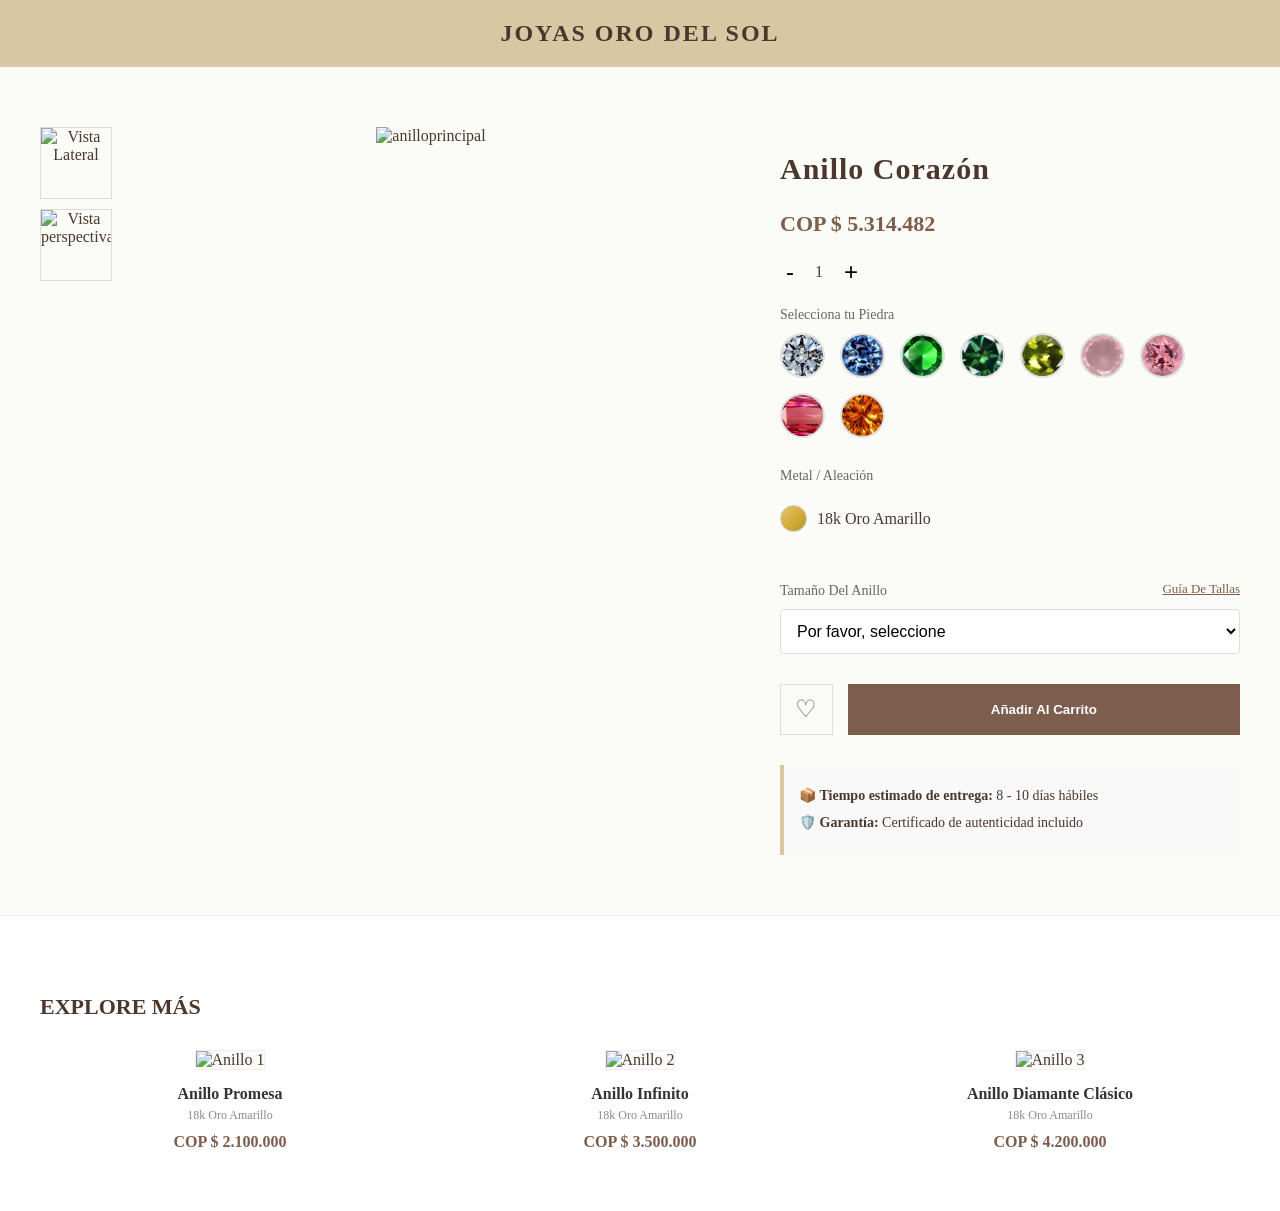
==== catalogo/index.html @ 0f152110 "change general names" ====
<!DOCTYPE html>
<html lang="en">
<head>
    <meta charset="UTF-8">
    <meta name="viewport" content="width=device-width, initial-scale=1.0">
    <title> Catalogo / Joyas Oro del Sol  </title>
    <link rel="stylesheet" href="catalogo.CSS">
</head>

<body>
   
    
    <header>
    <h1 style="margin: 0 ; font-size: 1.5rem; letter-spacing: 2px;">
             JOYAS ORO DEL SOL </h1>
    </header>
    
    <main class="contenedor-producto">
        <section class="producto-galeria">
            <div class="vistaprevia">
            
                <img src="https://cdn-media.glamira.com/media/product/newgeneration/view/1/sku/20702tunatisans/diamond/rhodolite_AAAAA/stone2/labdiamond_AAAA/alloycolour/white.jpg" alt="Vista Lateral" class="thumb">
                <img src="https://cdn-media.glamira.com/media/product/newgeneration/view/1/sku/20702tunatisans/diamond/rhodolite_AAAAA/stone2/labdiamond_AAAA/alloycolour/yellow.jpg" alt="Vista perspectiva" class="thumb">
            </div>
        <div class="imagen-principal">
           <img src="https://cdn-media.glamira.com/media/product/newgeneration/view/3/sku/20702tunatisans/diamond/rhodolite_AAA/stone2/labdiamond_AAAA/alloycolour/white.jpg" alt="anilloprincipal" id="main-img"> </div></section>
           
        <section class="detalles-producto">
            <h2 class="titulo-joya">Anillo Corazón</h2>
            <p class="precio">COP $ 5.314.482</p>

            <div class="selector-cantidad">
                <button> - </button>
                <span> 1 </span>
                <button> + </button>
            </div>

            <div class="seccion-personalizacion">
                
                <h3> Selecciona tu Piedra </h3>
                <div class="opciones-piedra">
                    <button class="piedra-color-ref-A" title="Cristal"> </button>
                        <button class="piedra-color-ref-B" title="Azul Hielo"> </button>
                            <button class="piedra-color-ref-C" title="Verde"> </button>
                                <button class="piedra-color-ref-D" title="Verde Oscuro"> </button>
                                  <button class="piedra-color-ref-E" title="Verde Oliva"> </button>
                                    <button class="piedra-color-ref-F" title="Rosa Claro"> </button>
                                        <button class="piedra-color-ref-G" title="Rosado"> </button>
                                            <button class="piedra-color-ref-H" title="Fuscia"> </button>
                                                <button class="piedra-color-ref-I" title="Naranja"> </button>


    
                </div>
            </div>

            <div class="seccion-metal">
                <h3>Metal / Aleación</h3>
                <div class="metal-seleccionado">
                    <span class="circulo-oro-amarillo"></span>
                    <p>18k Oro Amarillo</p>
                </div>
            </div>

            <div class="seccion-talla">
                <div class="talla-header">
                    <h3>Tamaño Del Anillo</h3>
                    <a href="#" class="guia-tallas">Guía De Tallas</a>
                </div>
                <select class="selector-talla" name="talla">
                    <option value="">Por favor, seleccione</option>
                    <option value="5">Talla 5 (15.7 mm)</option>
                    <option value="6">Talla 6 (16.5 mm)</option>
                    <option value="7">Talla 7 (17.3 mm)</option>
                    <option value="8">Talla 8 (18.1 mm)</option>
                </select>
            </div>

            <div class="acciones-compra">
                <button class="btn-favorito" title="Añadir a favoritos">♡</button>
                <button class="añadir-al-carrito">Añadir Al Carrito</button>
            </div>

            <div class="info-entrega">
                <p>📦 <strong>Tiempo estimado de entrega:</strong> 8 - 10 días hábiles</p>
                <p>🛡️ <strong>Garantía:</strong> Certificado de autenticidad incluido</p>
            </div>
        </section>
    </main>

    <section class="seccion-mas-anillos">
        <div class="contenedor-mas-anillos">
            <h2>Explore Más</h2>
            <div class="grid-catalogo">
                <div class="tarjeta-producto">
                    <img src="tu-imagen-anillo1.jpg" alt="Anillo 1">
                    <h4>Anillo Promesa</h4>
                    <p class="desc-metal">18k Oro Amarillo</p>
                    <p class="precio-catalogo">COP $ 2.100.000</p>
                </div>
                <div class="tarjeta-producto">
                    <img src="tu-imagen-anillo2.jpg" alt="Anillo 2">
                    <h4>Anillo Infinito</h4>
                    <p class="desc-metal">18k Oro Amarillo</p>
                    <p class="precio-catalogo">COP $ 3.500.000</p>
                </div>
                <div class="tarjeta-producto">
                    <img src="tu-imagen-anillo3.jpg" alt="Anillo 3">
                    <h4>Anillo Diamante Clásico</h4>
                    <p class="desc-metal">18k Oro Amarillo</p>
                    <p class="precio-catalogo">COP $ 4.200.000</p>
                </div>
            </div>
        </div>
    </section>

</body>
</html>
---- catalogo/catalogo.CSS ----
/* 1. ESTILOS BASE Y HEADER */
body {
    margin: 0;
    background-color: #fbfbf7;
    font-family: 'Times New Roman', Times, serif;
    color: #4a372d;
    text-align: center;
}

header {
    background-color: #d8c7a2;
    padding: 20px;  
    text-align: center;
}

/* 2. LAYOUT PRINCIPAL (ESCRITORIO)*/
.contenedor-producto {
    display: grid;
    grid-template-columns: 1.2fr 0.8fr;
    gap: 50px;
    max-width: 1200px;
    margin: 40px auto;
    padding: 20px;
}

/* --- Galería (Miniaturas a la izquierda) --- */
.producto-galeria {
    display: flex;
    flex-direction: row; /* Para que las miniaturas queden al lado de la foto grande */
    gap: 20px;
}

.vistaprevia {
    display: flex;
    flex-direction: column;
    gap: 10px;
}

.thumb {
    width: 70px;
    height: 70px;
    object-fit: cover;
    border: 1px solid #ddd;
    cursor: pointer;
    transition: border 0.3s;
}

.thumb:hover {
    border: 1px solid #7d5d4d;
}

.imagen-principal {
    flex-grow: 1;
}

.imagen-principal img {
    width: 100%;
    max-width: 500px;
    height: auto;
}

.seccion-personalizacion h3{
      font-size: 14px;
    color: #666;
    margin-bottom: 10px;
    font-weight: normal;
}

/*  3. DETALLES DEL PRODUCTO */
.detalles-producto {
    text-align: left;
}

.titulo-joya {
    font-size: 30px;
    text-transform:initial;
    letter-spacing: 1px;
}

.precio {
    font-size: 22px;
    font-weight: bold;
    color: #7d5d4d;
    margin: 20px 0;
}

/* 4. SELECTOR DE PIEDRAS (Solución aquí)*/
/* La caja que contiene todas las piedras */
.opciones-piedra {
    display: flex;
    flex-wrap: wrap; /* Si no caben en una línea, bajan a la siguiente */
    gap: 15px;
    margin-bottom: 30px;
}

/* Estilo general para TODOS los botones dentro de .opciones-piedra */
.opciones-piedra button {
    width: 45px;
    height: 45px;
    border-radius: 50%; /* Los hace círculos perfectos */
    border: 2px solid #e0e0e0;
    cursor: pointer;
    background-size: cover;      /* Adapta la imagen al círculo */
    background-position: center; /* Centra la imagen */
    background-repeat: no-repeat;
    transition: all 0.3s ease;   /* Hace que la animación sea suave */
}

/* El efecto al pasar el mouse por cada botón */
.opciones-piedra button:hover {
    transform: scale(1.15); /* Crece un poquito */
    border-color: #7d5d4d;  /* Borde café */
    box-shadow: 0 4px 8px rgba(0,0,0,0.2);
}

/* Clase para cuando selecciones una piedra con JS */
.opciones-piedra button.activa {
    border: 3px solid #7d5d4d;
    transform: scale(1.1);
}

/* --- ASIGNACIÓN DE LAS 9 IMÁGENES --- */
/* Nota: Asegúrate de que las rutas (nombres de archivo) estén perfectos */
.piedra-color-ref-A { background-image: url('piedras/A-Cristal.jpg'); }
.piedra-color-ref-B { background-image: url('piedras/B-Azul\ Hielo.jpg'); }
.piedra-color-ref-C { background-image: url('piedras/C-Verde.png'); }
.piedra-color-ref-D { background-image: url('piedras/D-Verde\ Oscuro.jpg'); } 
.piedra-color-ref-E { background-image: url('piedras/E-\ Verde\ Oliva.jpg'); }
.piedra-color-ref-F { background-image: url('piedras/F-RosaClaro.jpg'); }
.piedra-color-ref-G { background-image: url('piedras/G-Rosado.webp'); }
.piedra-color-ref-H { background-image: url('piedras/H-Fucsia.jpg'); }
.piedra-color-ref-I { background-image: url('piedras/I-Naranja.png'); }

/* 5. BOTONES DE ACCIÓN (Carrito y Cantidad)*/
.selector-cantidad {
    display: flex;
    align-items: center;
    gap: 15px;
    margin-bottom: 20px;
}

.selector-cantidad button {
    font-size: 1.5rem;
    cursor: pointer;
    border: none;
    background: none;
}

.añadir-al-carrito {
    background-color: #7d5d4d;
    color: white;
    padding: 18px;
    width: 100%;
    border: none;
    font-weight: bold;
    cursor: pointer;
    transition: background 0.3s ease;
}

.añadir-al-carrito:hover { /* El espacio antes de :hover estaba rompiendo esto */
    background-color: #5a4237;
}

/* 6. NUEVOS ELEMENTOS: METAL, TALLA Y ENTREGA*/
.seccion-metal h3, .seccion-talla h3 {
    font-size: 14px;
    color: #666;
    margin-bottom: 10px;
    font-weight: normal;
}

.metal-seleccionado {
    display: flex;
    align-items: center;
    gap: 10px;
    margin-bottom: 25px;
}

.circulo-oro-amarillo {
    width: 25px;
    height: 25px;
    border-radius: 50%;
    background: linear-gradient(135deg, #e6c27a, #d4af37, #b5952f); /* Efecto dorado */
    border: 1px solid #ccc;
}

.talla-header {
    display: flex;
    justify-content: space-between;
    align-items: center;
}

.guia-tallas {
    font-size: 13px;
    color: #7d5d4d;
    text-decoration: underline;
}

.selector-talla {
    width: 100%;
    padding: 12px;
    font-size: 16px;
    border: 1px solid #ddd;
    border-radius: 4px;
    margin-bottom: 30px;
    background-color: white;
    cursor: pointer;
}

/*  7. ACCIONES (FAVORITOS Y CARRITO) */
.acciones-compra {
    display: flex;
    gap: 15px;
    margin-bottom: 30px;
}

.btn-favorito {
    background: none;
    border: 1px solid #ddd;
    font-size: 24px;
    color: #7d5d4d;
    cursor: pointer;
    width: 60px;
    transition: all 0.3s ease;
}

.btn-favorito:hover {
    border-color: #7d5d4d;
    color: rgba(241, 204, 134, 0.877); /* Se pone rojo al pasar el mouse */
}

/*  8. INFORMACIÓN DE ENTREGA*/
.info-entrega {
    background-color: #f9f9f9;
    padding: 15px;
    border-left: 4px solid #d8c7a2;
    font-size: 14px;
    line-height: 1.6;
}

.info-entrega p {
    margin: 5px 0;
}

/* 9. SECCIÓN SCROLL: EXPLORA MÁS (CATÁLOGO)*/
.seccion-mas-anillos {
    background-color: #fff;
    padding: 60px 20px;
    border-top: 1px solid #eee;
}

.contenedor-mas-anillos {
    max-width: 1200px;
    margin: 0 auto;
}

.contenedor-mas-anillos h2 {
    text-align: left;
    font-size: 22px;
    color: #4a372d;
    margin-bottom: 30px;
    text-transform: uppercase;
}

.grid-catalogo {
    display: grid;
    /* Esto hace la magia responsive: caben las que puedan de 250px mínimo */
    grid-template-columns: repeat(auto-fit, minmax(250px, 1fr)); 
    gap: 30px;
}

.tarjeta-producto {
    text-align: center;
    cursor: pointer;
    transition: transform 0.3s;
}

.tarjeta-producto:hover {
    transform: translateY(-5px); /* Se eleva un poquito al pasar el mouse */
}

.tarjeta-producto img {
    width: 100%;
    height: 250px;
    object-fit: cover;
    background-color: #fbfbf7;
    border: 1px solid #f0f0f0;
    margin-bottom: 15px;
}

.tarjeta-producto h4 {
    margin: 0 0 5px 0;
    font-size: 16px;
    color: #333;
}

.desc-metal {
    font-size: 12px;
    color: #888;
    margin: 0 0 10px 0;
}

.precio-catalogo {
    font-weight: bold;
    color: #7d5d4d;
    margin: 0;
}
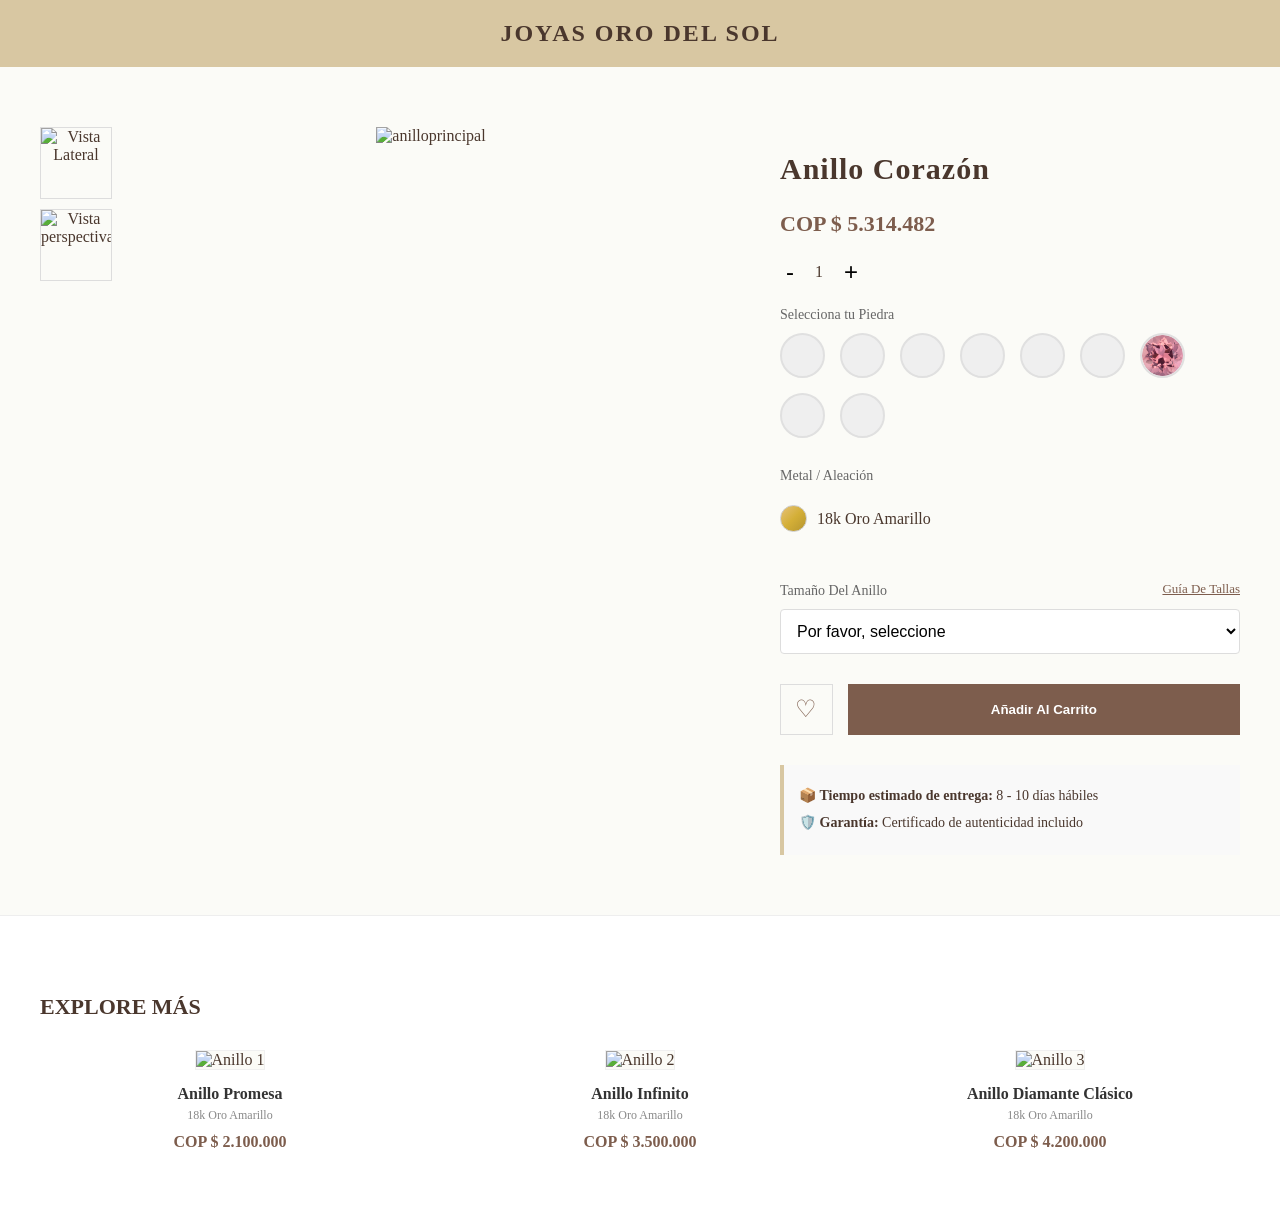
==== commit 6cbe98f2: "change format images" ====
--- a/catalogo/index.html
+++ b/catalogo/index.html
@@ -68,7 +68,7 @@
                     <a href="#" class="guia-tallas">Guía De Tallas</a>
                 </div>
                 <select class="selector-talla" name="talla">
-                    <option value="">Por favor, seleccione</option>
+                    <option value="4">Por favor, seleccione</option>
                     <option value="5">Talla 5 (15.7 mm)</option>
                     <option value="6">Talla 6 (16.5 mm)</option>
                     <option value="7">Talla 7 (17.3 mm)</option>
